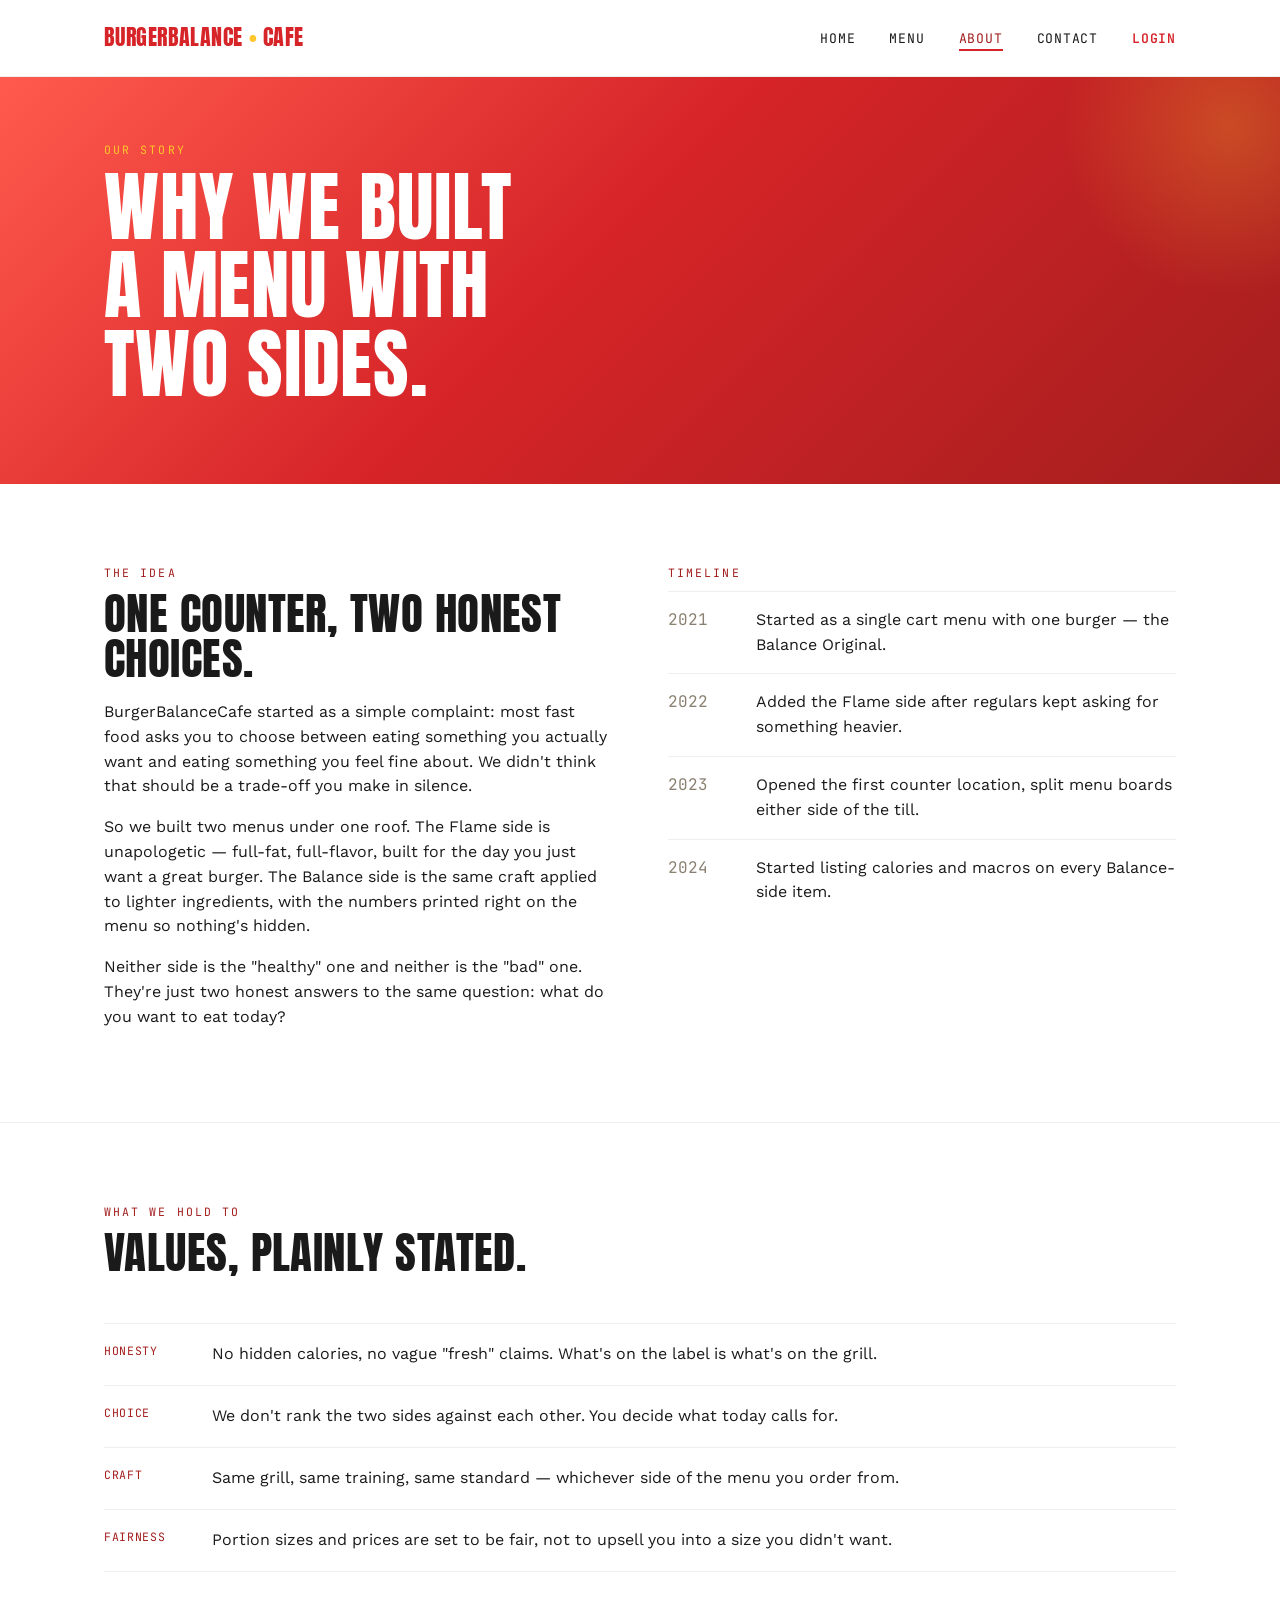
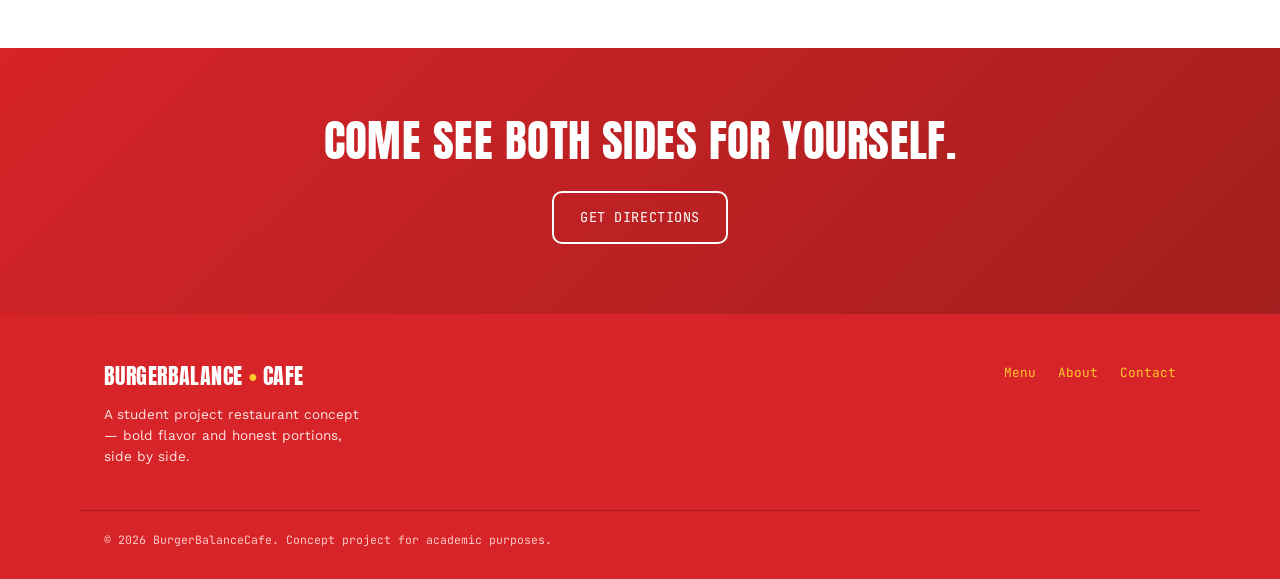
==== about.html @ 2a8407bd "Add files via upload" ====
<!DOCTYPE html>
<html lang="en">
<head>
<meta charset="UTF-8">
<meta name="viewport" content="width=device-width, initial-scale=1.0">
<title>About — BurgerBalanceCafe</title>
<meta name="description" content="The story and values behind BurgerBalanceCafe — a fast-food concept built on the tension between indulgence and mindful eating.">
<link rel="preconnect" href="https://fonts.googleapis.com">
<link href="https://fonts.googleapis.com/css2?family=Anton&family=Work+Sans:wght@400;500;600&family=JetBrains+Mono:wght@400;500&display=swap" rel="stylesheet">
<link rel="stylesheet" href="style.css">
</head>
<body>

<header class="site-header">
  <div class="wrap">
    <a href="index.html" class="logo">BURGERBALANCE<span class="dot">•</span>CAFE</a>
    <button class="nav-toggle" aria-label="Toggle menu" aria-expanded="false">
      <span></span><span></span><span></span>
    </button>
    <ul class="nav-links">
      <li><a href="index.html">Home</a></li>
      <li><a href="menu.html">Menu</a></li>
      <li><a href="about.html" aria-current="page">About</a></li>
      <li><a href="contact.html">Contact</a></li>
      <li><a href="login.html" class="nav-login">Login</a></li>
    </ul>
  </div>
</header>

<section class="hero" style="padding:60px 0 50px;">
  <div class="wrap" style="grid-template-columns:1fr; text-align:left;">
    <div class="hero-copy">
      <span class="eyebrow">Our story</span>
      <h1>Why we built<br>a menu with<br>two sides.</h1>
    </div>
  </div>
</section>

<section class="section-cream">
  <div class="wrap story-grid">
    <div>
      <span class="eyebrow">The idea</span>
      <h2>One counter, two honest choices.</h2>
      <p>BurgerBalanceCafe started as a simple complaint: most fast food asks you to choose between eating something you actually want and eating something you feel fine about. We didn't think that should be a trade-off you make in silence.</p>
      <p>So we built two menus under one roof. The Flame side is unapologetic — full-fat, full-flavor, built for the day you just want a great burger. The Balance side is the same craft applied to lighter ingredients, with the numbers printed right on the menu so nothing's hidden.</p>
      <p>Neither side is the "healthy" one and neither is the "bad" one. They're just two honest answers to the same question: what do you want to eat today?</p>
    </div>
    <div>
      <span class="eyebrow">Timeline</span>
      <ul class="timeline">
        <li><span class="yr">2021</span><span>Started as a single cart menu with one burger — the Balance Original.</span></li>
        <li><span class="yr">2022</span><span>Added the Flame side after regulars kept asking for something heavier.</span></li>
        <li><span class="yr">2023</span><span>Opened the first counter location, split menu boards either side of the till.</span></li>
        <li><span class="yr">2024</span><span>Started listing calories and macros on every Balance-side item.</span></li>
      </ul>
    </div>
  </div>
</section>

<section class="section-line">
  <div class="wrap">
    <div class="section-head">
      <span class="eyebrow">What we hold to</span>
      <h2>Values, plainly stated.</h2>
    </div>
    <ul class="values-list">
      <li><span class="v-label">Honesty</span><span>No hidden calories, no vague "fresh" claims. What's on the label is what's on the grill.</span></li>
      <li><span class="v-label">Choice</span><span>We don't rank the two sides against each other. You decide what today calls for.</span></li>
      <li><span class="v-label">Craft</span><span>Same grill, same training, same standard — whichever side of the menu you order from.</span></li>
      <li><span class="v-label">Fairness</span><span>Portion sizes and prices are set to be fair, not to upsell you into a size you didn't want.</span></li>
    </ul>
  </div>
</section>

<section class="cta-band">
  <div class="wrap">
    <h2>Come see both sides for yourself.</h2>
    <a href="contact.html" class="btn btn-outline" style="margin-top:10px;">Get directions</a>
  </div>
</section>

<footer>
  <div class="wrap">
    <div>
      <a href="index.html" class="logo">BURGERBALANCE<span class="dot">•</span>CAFE</a>
      <p style="max-width:32ch; margin-top:10px; font-size:0.85rem;">A student project restaurant concept — bold flavor and honest portions, side by side.</p>
    </div>
    <ul class="foot-links">
      <li><a href="menu.html">Menu</a></li>
      <li><a href="about.html">About</a></li>
      <li><a href="contact.html">Contact</a></li>
    </ul>
  </div>
  <div class="wrap foot-bottom">© 2026 BurgerBalanceCafe. Concept project for academic purposes.</div>
</footer>

<script src="script.js"></script>
</body>
</html>
---- style.css ----
/* ==========================================================================
   BurgerBalanceCafe — Design tokens
   Concept: the brand lives in the tension between indulgence (Flame) and
   mindful eating (Balance). That tension is the signature visual motif —
   a tipping scale between a loaded burger and a balanced one.
   ========================================================================== */

:root {
  /* Color — red / yellow / white */
  --charcoal:      #1A1A1A;   /* near-black, used for text only */
  --cream:         #FFFFFF;   /* white background */
  --flame:         #D62428;   /* red — primary brand color */
  --flame-dark:    #A31E1E;   /* darker red for hover states */
  --flame-light:   #FF5A4D;   /* lighter red for gradients */
  --mustard:       #FFC72C;   /* yellow — secondary accent */
  --mustard-light: #FFE08A;   /* pale yellow for gradients */
  --balance-green: #E6A400;   /* deeper yellow/gold — Balance-side tag */
  --balance-light: #FFF6DC;   /* pale yellow — Balance-side tag background */
  --line:          #EEEEEE;   /* light gray hairline on white */
  --shadow-soft:   0 10px 30px rgba(214, 36, 40, 0.12);
  --shadow-lift:   0 16px 34px rgba(26, 26, 26, 0.14);

  /* Type */
  --font-display: "Anton", "Arial Narrow", sans-serif;
  --font-body: "Work Sans", "Segoe UI", sans-serif;
  --font-mono: "JetBrains Mono", monospace;

  /* Layout */
  --max-w: 1120px;
  --radius: 10px;
  --radius-sm: 6px;
}

* { box-sizing: border-box; }
html { scroll-behavior: smooth; }

body {
  margin: 0;
  font-family: var(--font-body);
  background: var(--cream);
  color: var(--charcoal);
  line-height: 1.55;
  -webkit-font-smoothing: antialiased;
}

img, svg { max-width: 100%; display: block; }
a { color: inherit; }

h1, h2, h3, .display {
  font-family: var(--font-display);
  text-transform: uppercase;
  letter-spacing: 0.01em;
  line-height: 1.02;
  margin: 0 0 0.4em;
  font-weight: 400;
}

h1 { font-size: clamp(2.6rem, 6vw, 5rem); }
h2 { font-size: clamp(1.8rem, 4vw, 2.8rem); }
h3 { font-size: 1.15rem; letter-spacing: 0.04em; }

p { margin: 0 0 1em; }

.eyebrow {
  font-family: var(--font-mono);
  font-size: 0.72rem;
  letter-spacing: 0.18em;
  text-transform: uppercase;
  color: var(--flame-dark);
  display: inline-block;
  margin-bottom: 0.8em;
}

.wrap {
  max-width: var(--max-w);
  margin: 0 auto;
  padding: 0 24px;
}

/* Buttons */
.btn {
  display: inline-flex;
  align-items: center;
  gap: 8px;
  font-family: var(--font-mono);
  font-size: 0.85rem;
  letter-spacing: 0.04em;
  text-transform: uppercase;
  text-decoration: none;
  padding: 14px 26px;
  border-radius: var(--radius);
  border: 2px solid transparent;
  cursor: pointer;
  transition: transform 0.18s ease, box-shadow 0.18s ease, background 0.18s ease, color 0.18s ease;
}
.btn-flame {
  background: linear-gradient(135deg, var(--flame-light), var(--flame));
  color: var(--cream);
  box-shadow: var(--shadow-soft);
}
.btn-flame:hover { background: linear-gradient(135deg, var(--flame), var(--flame-dark)); transform: translateY(-3px); box-shadow: var(--shadow-lift); }

.btn-outline {
  background: transparent;
  border-color: var(--flame);
  color: var(--flame);
}
.btn-outline:hover {
  background: var(--flame);
  color: var(--cream);
  transform: translateY(-3px);
  box-shadow: var(--shadow-soft);
}

/* ==========================================================================
   Header / nav
   ========================================================================== */

.site-header {
  position: sticky;
  top: 0;
  z-index: 50;
  background: var(--cream);
  border-bottom: 1px solid var(--line);
  transition: box-shadow 0.25s ease;
}
.site-header.scrolled { box-shadow: 0 6px 20px rgba(26, 26, 26, 0.08); }

.site-header .wrap {
  display: flex;
  align-items: center;
  justify-content: space-between;
  height: 76px;
}

.logo {
  font-family: var(--font-display);
  font-size: 1.35rem;
  text-transform: uppercase;
  letter-spacing: 0.02em;
  text-decoration: none;
  color: var(--flame);
  display: flex;
  align-items: baseline;
  gap: 6px;
}
.logo .dot { color: var(--mustard); }

.nav-links {
  display: flex;
  gap: 34px;
  list-style: none;
  margin: 0;
  padding: 0;
}
.nav-links a {
  font-family: var(--font-mono);
  font-size: 0.82rem;
  letter-spacing: 0.06em;
  text-transform: uppercase;
  text-decoration: none;
  position: relative;
  padding-bottom: 4px;
}
.nav-links a::after {
  content: "";
  position: absolute;
  left: 0; bottom: 0;
  width: 0; height: 2px;
  background: var(--flame);
  transition: width 0.2s ease;
}
.nav-links a:hover::after,
.nav-links a[aria-current="page"]::after { width: 100%; }
.nav-links a[aria-current="page"] { color: var(--flame-dark); }

.nav-links a.nav-login {
  color: var(--flame);
  font-weight: 600;
}
.nav-links a.nav-login::after { background: var(--flame); }

.nav-toggle {
  display: none;
  background: none;
  border: none;
  cursor: pointer;
  flex-direction: column;
  gap: 5px;
  padding: 8px;
}
.nav-toggle span {
  width: 24px; height: 2px;
  background: var(--charcoal);
  display: block;
}

@media (max-width: 760px) {
  .nav-toggle { display: flex; }
  .nav-links {
    position: absolute;
    top: 76px; left: 0; right: 0;
    background: var(--cream);
    flex-direction: column;
    gap: 0;
    border-bottom: 1px solid var(--line);
    max-height: 0;
    overflow: hidden;
    transition: max-height 0.25s ease;
  }
  .nav-links.open { max-height: 300px; }
  .nav-links li { border-top: 1px solid var(--line); }
  .nav-links a { display: block; padding: 16px 24px; }
}

/* ==========================================================================
   Hero + Balance Scale signature
   ========================================================================== */

.hero {
  background: linear-gradient(135deg, var(--flame-light) 0%, var(--flame) 45%, var(--flame-dark) 100%);
  color: var(--cream);
  padding: 90px 0 60px;
  overflow: hidden;
  position: relative;
}
.hero::before {
  content: "";
  position: absolute;
  top: -120px; right: -120px;
  width: 340px; height: 340px;
  background: radial-gradient(circle, rgba(255, 199, 44, 0.25), transparent 70%);
  pointer-events: none;
}
.hero .wrap {
  display: grid;
  grid-template-columns: 1.1fr 1fr;
  gap: 40px;
  align-items: center;
}
.hero-copy .eyebrow { color: var(--mustard); }
.hero h1 { color: var(--cream); }
.hero h1 .flame-word { color: var(--mustard); }
.hero h1 .balance-word { color: var(--cream); text-decoration: underline; text-decoration-color: var(--mustard); }
.hero-sub {
  max-width: 42ch;
  color: #FFE3E3;
  font-size: 1.05rem;
}
.hero-actions { display: flex; gap: 14px; margin-top: 28px; flex-wrap: wrap; }
.hero-actions .btn-flame { background: var(--mustard); color: var(--charcoal); }
.hero-actions .btn-flame:hover { background: #E6B326; }
.hero-actions .btn-outline { border-color: var(--cream); color: var(--cream); }
.hero-actions .btn-outline:hover { background: var(--cream); color: var(--flame); }

.scale-figure { position: relative; animation: float 5s ease-in-out infinite; }
@keyframes float {
  0%, 100% { transform: translateY(0); }
  50% { transform: translateY(-10px); }
}
.scale-caption {
  font-family: var(--font-mono);
  font-size: 0.72rem;
  letter-spacing: 0.08em;
  text-transform: uppercase;
  text-align: center;
  color: #FFE3E3;
  margin-top: 14px;
}

@media (max-width: 820px) {
  .hero .wrap { grid-template-columns: 1fr; }
  .scale-figure { order: -1; max-width: 320px; margin: 0 auto; }
}

/* ==========================================================================
   Sections
   ========================================================================== */

section { padding: 76px 0; }
.section-cream { background: var(--cream); }
.section-line { border-top: 1px solid var(--line); }

.section-head { max-width: 60ch; margin-bottom: 48px; }

.pillars {
  display: grid;
  grid-template-columns: repeat(3, 1fr);
  gap: 20px;
}
.pillar {
  background: var(--cream);
  padding: 34px 28px;
  border: 1px solid var(--line);
  border-top: 4px solid var(--mustard);
  border-radius: var(--radius);
  transition: transform 0.2s ease, box-shadow 0.2s ease, border-color 0.2s ease;
}
.pillar:nth-child(2) { border-top-color: var(--flame); }
.pillar:nth-child(3) { border-top-color: var(--balance-green); }
.pillar:hover { transform: translateY(-6px); box-shadow: var(--shadow-lift); }
.pillar .num {
  font-family: var(--font-mono);
  font-size: 0.75rem;
  color: var(--flame-dark);
  margin-bottom: 18px;
  display: block;
}
.pillar h3 { margin-bottom: 10px; }
.pillar p { color: #5B5245; font-size: 0.95rem; margin: 0; }

@media (max-width: 760px) {
  .pillars { grid-template-columns: 1fr; }
}

/* Menu preview / cards */
.menu-grid {
  display: grid;
  grid-template-columns: repeat(3, 1fr);
  gap: 28px;
}
@media (max-width: 900px) { .menu-grid { grid-template-columns: repeat(2, 1fr); } }
@media (max-width: 600px) { .menu-grid { grid-template-columns: 1fr; } }

.dish {
  border: 1px solid var(--line);
  padding: 22px;
  background: var(--cream);
  display: flex;
  flex-direction: column;
  gap: 10px;
  border-radius: var(--radius);
  overflow: hidden;
  transition: transform 0.2s ease, box-shadow 0.2s ease;
}
.dish:hover { transform: translateY(-6px); box-shadow: var(--shadow-lift); }
.dish-img {
  height: 170px;
  object-fit: cover;
  border-radius: var(--radius) var(--radius) 0 0;
  margin: -22px -22px 4px;
  width: calc(100% + 44px);
}
.dish-top { display: flex; justify-content: space-between; align-items: baseline; gap: 10px; }
.dish-top h3 { margin: 0; font-size: 1.05rem; }
.dish-price {
  font-family: var(--font-mono);
  color: var(--flame-dark);
  white-space: nowrap;
}
.dish p { color: #5B5245; font-size: 0.92rem; margin: 0; }
.tag {
  display: inline-block;
  font-family: var(--font-mono);
  font-size: 0.65rem;
  letter-spacing: 0.08em;
  text-transform: uppercase;
  padding: 3px 10px;
  border-radius: 999px;
  width: fit-content;
  box-shadow: 0 2px 6px rgba(26, 26, 26, 0.08);
}
.tag-flame { background: linear-gradient(120deg, #FBE3D8, #FFD3C2); color: var(--flame-dark); }
.tag-balance { background: linear-gradient(120deg, var(--balance-light), var(--mustard-light)); color: var(--balance-green); }

.menu-category { margin-bottom: 54px; }
.menu-category:last-child { margin-bottom: 0; }
.menu-category-head {
  display: flex;
  align-items: baseline;
  gap: 16px;
  margin-bottom: 24px;
  border-bottom: 2px solid var(--flame);
  padding-bottom: 10px;
}
.menu-category-head h2 { margin: 0; }
.menu-category-head span {
  font-family: var(--font-mono);
  font-size: 0.78rem;
  color: #8A8071;
}

/* CTA band */
.cta-band {
  background: linear-gradient(135deg, var(--flame), var(--flame-dark));
  color: var(--cream);
  text-align: center;
  padding: 70px 0;
}
.cta-band h2 { color: var(--cream); }
.cta-band .btn-outline { border-color: var(--cream); color: var(--cream); }
.cta-band .btn-outline:hover { background: var(--cream); color: var(--flame); }

/* About page bits */
.story-grid {
  display: grid;
  grid-template-columns: 1fr 1fr;
  gap: 56px;
  align-items: start;
}
@media (max-width: 800px) { .story-grid { grid-template-columns: 1fr; } }

.values-list { list-style: none; margin: 0; padding: 0; }
.values-list li {
  padding: 18px 0;
  border-top: 1px solid var(--line);
  display: grid;
  grid-template-columns: 90px 1fr;
  gap: 18px;
}
.values-list li:last-child { border-bottom: 1px solid var(--line); }
.values-list .v-label {
  font-family: var(--font-mono);
  font-size: 0.72rem;
  letter-spacing: 0.06em;
  text-transform: uppercase;
  color: var(--flame-dark);
}

.timeline { list-style: none; margin: 0; padding: 0; }
.timeline li {
  display: grid;
  grid-template-columns: 70px 1fr;
  gap: 18px;
  padding: 16px 0;
  border-top: 1px solid var(--line);
}
.timeline .yr { font-family: var(--font-mono); color: #8A8071; }

/* Contact page */
.contact-grid {
  display: grid;
  grid-template-columns: 1fr 1.2fr;
  gap: 56px;
}
@media (max-width: 800px) { .contact-grid { grid-template-columns: 1fr; } }

.info-block { margin-bottom: 28px; }
.info-block h3 { margin-bottom: 8px; }
.info-block p { color: #5B5245; margin: 0; }

.field { margin-bottom: 20px; }
.field label {
  display: block;
  font-family: var(--font-mono);
  font-size: 0.72rem;
  letter-spacing: 0.06em;
  text-transform: uppercase;
  margin-bottom: 8px;
  color: var(--charcoal);
}
.field input,
.field textarea {
  width: 100%;
  padding: 12px 14px;
  border: 1px solid var(--line);
  background: #fff;
  font-family: var(--font-body);
  font-size: 0.95rem;
  border-radius: var(--radius-sm);
  transition: box-shadow 0.2s ease, border-color 0.2s ease;
}
.field input:focus,
.field textarea:focus {
  outline: none;
  border-color: var(--flame);
  box-shadow: 0 0 0 4px rgba(214, 36, 40, 0.12);
}
.field textarea { resize: vertical; min-height: 130px; }
.form-note {
  font-family: var(--font-mono);
  font-size: 0.78rem;
  margin-top: 14px;
  min-height: 1.2em;
}
.form-note.ok { color: var(--balance-green); }
.form-note.err { color: var(--flame-dark); }

.map-lines {
  border: 1px dashed #D8CFC0;
  border-radius: var(--radius);
  padding: 40px 24px;
  text-align: center;
  color: #8A8071;
  font-family: var(--font-mono);
  font-size: 0.8rem;
  background: var(--balance-light);
}

/* Login page */
.auth-wrap {
  max-width: 420px;
  margin: 0 auto;
}
.auth-card {
  border: 1px solid var(--line);
  padding: 40px 32px;
  background: var(--cream);
  border-radius: var(--radius);
  box-shadow: var(--shadow-soft);
}
.auth-card h1 { font-size: 1.9rem; margin-bottom: 10px; }
.auth-card .hero-sub {
  color: #5B5245;
  font-size: 0.95rem;
  max-width: none;
}
.auth-card .btn { width: 100%; justify-content: center; margin-top: 6px; }
.field-row {
  display: flex;
  align-items: center;
  justify-content: space-between;
  margin-bottom: 20px;
}
.field-row label {
  font-family: var(--font-mono);
  font-size: 0.78rem;
  color: #5B5245;
  display: flex;
  align-items: center;
  gap: 8px;
}
.field-row a {
  font-family: var(--font-mono);
  font-size: 0.78rem;
  color: var(--flame-dark);
  text-decoration: none;
}
.field-row a:hover { text-decoration: underline; }
.auth-switch {
  text-align: center;
  margin-top: 22px;
  font-family: var(--font-mono);
  font-size: 0.82rem;
  color: #5B5245;
}
.auth-switch a { color: var(--flame-dark); text-decoration: none; font-weight: 600; }
.auth-switch a:hover { text-decoration: underline; }

/* ==========================================================================
   Footer
   ========================================================================== */

footer {
  background: var(--flame);
  color: #FFE3E3;
  padding: 46px 0 30px;
}
footer .wrap {
  display: flex;
  justify-content: space-between;
  flex-wrap: wrap;
  gap: 24px;
}
footer .logo { color: var(--cream); }
footer .foot-links { list-style: none; display: flex; gap: 22px; padding: 0; margin: 0; }
footer .foot-links a { text-decoration: none; font-family: var(--font-mono); font-size: 0.8rem; color: var(--mustard); }
footer .foot-bottom {
  margin-top: 30px;
  padding-top: 20px;
  border-top: 1px solid #A31E1E;
  font-family: var(--font-mono);
  font-size: 0.72rem;
  color: #FFC7C7;
}

/* Scroll-reveal animation */
.reveal { opacity: 0; transform: translateY(18px); transition: opacity 0.5s ease, transform 0.5s ease; }
.reveal-in { opacity: 1; transform: translateY(0); }

/* Reduced motion */
@media (prefers-reduced-motion: reduce) {
  * { transition: none !important; scroll-behavior: auto !important; animation: none !important; }
  .reveal { opacity: 1; transform: none; }
}
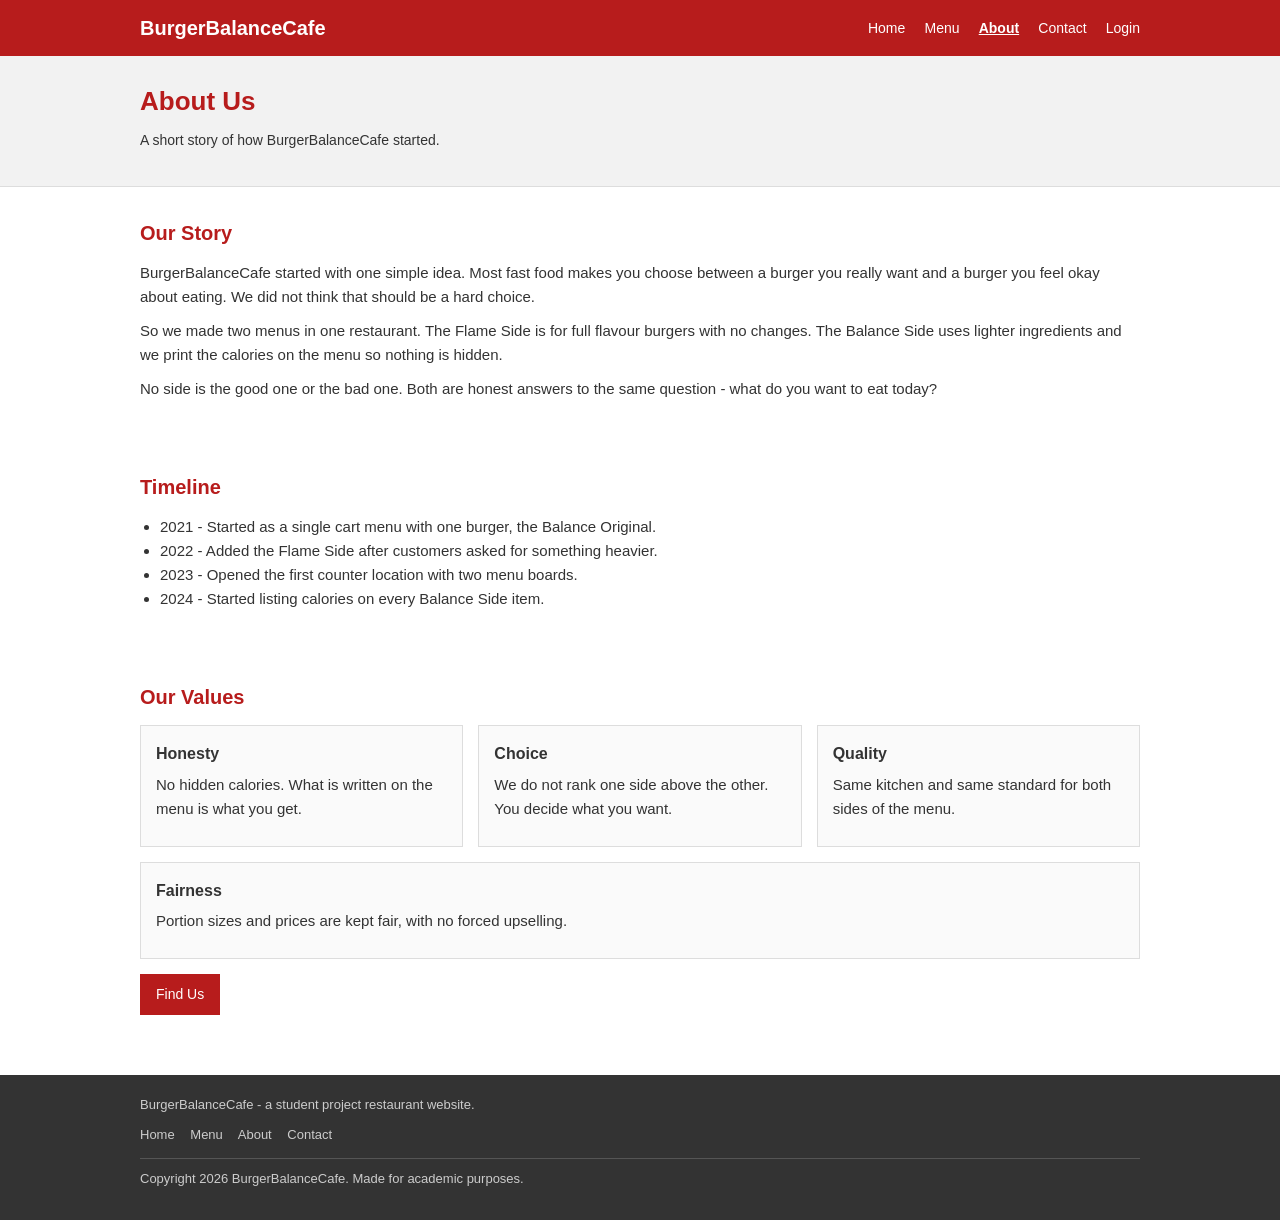
==== commit 923c0902: "Add files via upload" ====
--- a/about.html
+++ b/about.html
@@ -3,95 +3,413 @@
 <head>
 <meta charset="UTF-8">
 <meta name="viewport" content="width=device-width, initial-scale=1.0">
-<title>About — BurgerBalanceCafe</title>
-<meta name="description" content="The story and values behind BurgerBalanceCafe — a fast-food concept built on the tension between indulgence and mindful eating.">
-<link rel="preconnect" href="https://fonts.googleapis.com">
-<link href="https://fonts.googleapis.com/css2?family=Anton&family=Work+Sans:wght@400;500;600&family=JetBrains+Mono:wght@400;500&display=swap" rel="stylesheet">
-<link rel="stylesheet" href="style.css">
+<title>About - BurgerBalanceCafe</title>
+<style>
+/* BurgerBalanceCafe - stylesheet */
+
+* {
+  margin: 0;
+  padding: 0;
+  box-sizing: border-box;
+}
+
+body {
+  font-family: Arial, Helvetica, sans-serif;
+  font-size: 15px;
+  color: #333;
+  background-color: #fff;
+  line-height: 1.6;
+}
+
+.container {
+  width: 90%;
+  max-width: 1000px;
+  margin: 0 auto;
+}
+
+/* Header */
+header {
+  background-color: #b71c1c;
+  padding: 12px 0;
+}
+
+header .container {
+  display: flex;
+  justify-content: space-between;
+  align-items: center;
+  flex-wrap: wrap;
+}
+
+.logo {
+  color: #fff;
+  font-size: 20px;
+  font-weight: bold;
+  text-decoration: none;
+}
+
+nav ul {
+  list-style: none;
+}
+
+nav ul li {
+  display: inline-block;
+  margin-left: 15px;
+}
+
+nav ul li a {
+  color: #fff;
+  text-decoration: none;
+  font-size: 14px;
+}
+
+nav ul li a:hover {
+  text-decoration: underline;
+}
+
+nav ul li a.active {
+  font-weight: bold;
+  text-decoration: underline;
+}
+
+/* Page title */
+.page-title {
+  background-color: #f2f2f2;
+  padding: 25px 0;
+  border-bottom: 1px solid #ddd;
+}
+
+.page-title h1 {
+  font-size: 26px;
+  color: #b71c1c;
+}
+
+.page-title p {
+  margin-top: 6px;
+  font-size: 14px;
+}
+
+/* Sections */
+section {
+  padding: 30px 0;
+}
+
+h2 {
+  font-size: 20px;
+  color: #b71c1c;
+  margin-bottom: 12px;
+}
+
+h3 {
+  font-size: 16px;
+  margin-bottom: 6px;
+}
+
+p {
+  margin-bottom: 10px;
+}
+
+/* Home banner */
+.banner {
+  background-color: #fff3e0;
+  padding: 40px 0;
+  text-align: center;
+  border-bottom: 1px solid #ddd;
+}
+
+.banner h1 {
+  font-size: 28px;
+  color: #b71c1c;
+  margin-bottom: 10px;
+}
+
+.banner p {
+  max-width: 600px;
+  margin: 0 auto 15px auto;
+}
+
+/* Buttons */
+.btn {
+  display: inline-block;
+  background-color: #b71c1c;
+  color: #fff;
+  padding: 9px 16px;
+  border: none;
+  text-decoration: none;
+  font-size: 14px;
+  cursor: pointer;
+  font-family: Arial, Helvetica, sans-serif;
+}
+
+.btn:hover {
+  background-color: #8e1616;
+}
+
+/* Boxes (why us section) */
+.boxes {
+  display: flex;
+  flex-wrap: wrap;
+  gap: 15px;
+}
+
+.box {
+  flex: 1 1 250px;
+  border: 1px solid #ddd;
+  padding: 15px;
+  background-color: #fafafa;
+}
+
+/* Menu items */
+.items {
+  display: flex;
+  flex-wrap: wrap;
+  gap: 15px;
+}
+
+.item {
+  flex: 1 1 280px;
+  border: 1px solid #ddd;
+  padding: 12px;
+  background-color: #fff;
+}
+
+.item img {
+  width: 100%;
+  height: 160px;
+  object-fit: cover;
+  border: 1px solid #eee;
+  margin-bottom: 8px;
+}
+
+.item .price {
+  color: #b71c1c;
+  font-weight: bold;
+}
+
+.item .info {
+  font-size: 13px;
+  color: #777;
+}
+
+.sub-heading {
+  border-bottom: 1px solid #ddd;
+  padding-bottom: 6px;
+  margin-bottom: 15px;
+}
+
+/* Tables and lists */
+ul.simple-list {
+  margin-left: 20px;
+  margin-bottom: 10px;
+}
+
+/* Contact */
+.two-column {
+  display: flex;
+  flex-wrap: wrap;
+  gap: 25px;
+}
+
+.two-column > div {
+  flex: 1 1 300px;
+}
+
+.map-box {
+  border: 1px dashed #bbb;
+  background-color: #fafafa;
+  padding: 30px 10px;
+  text-align: center;
+  font-size: 13px;
+  color: #888;
+}
+
+/* Forms */
+form label {
+  display: block;
+  margin-bottom: 4px;
+  font-size: 14px;
+}
+
+form input[type="text"],
+form input[type="email"],
+form input[type="tel"],
+form input[type="password"],
+form textarea {
+  width: 100%;
+  padding: 8px;
+  border: 1px solid #ccc;
+  font-family: Arial, Helvetica, sans-serif;
+  font-size: 14px;
+  margin-bottom: 12px;
+}
+
+form textarea {
+  height: 110px;
+}
+
+.form-box {
+  border: 1px solid #ddd;
+  padding: 20px;
+  max-width: 420px;
+  background-color: #fafafa;
+}
+
+.form-note {
+  font-size: 13px;
+  margin-top: 10px;
+}
+
+.form-note.ok {
+  color: #2e7d32;
+}
+
+.form-note.err {
+  color: #b71c1c;
+}
+
+.form-row {
+  display: flex;
+  justify-content: space-between;
+  align-items: center;
+  font-size: 13px;
+  margin-bottom: 12px;
+}
+
+.form-row a {
+  color: #b71c1c;
+}
+
+.small-text {
+  font-size: 13px;
+  margin-top: 12px;
+}
+
+.small-text a {
+  color: #b71c1c;
+}
+
+/* Footer */
+footer {
+  background-color: #333;
+  color: #ccc;
+  padding: 20px 0;
+  font-size: 13px;
+  margin-top: 20px;
+}
+
+footer a {
+  color: #ccc;
+  text-decoration: none;
+  margin-right: 12px;
+}
+
+footer a:hover {
+  text-decoration: underline;
+}
+
+.copyright {
+  border-top: 1px solid #555;
+  margin-top: 12px;
+  padding-top: 10px;
+}
+
+/* Small screens */
+@media (max-width: 600px) {
+  header .container {
+    display: block;
+    text-align: center;
+  }
+
+  nav ul {
+    margin-top: 10px;
+  }
+
+  nav ul li {
+    margin: 0 8px;
+  }
+}
+</style>
 </head>
 <body>
 
-<header class="site-header">
-  <div class="wrap">
-    <a href="index.html" class="logo">BURGERBALANCE<span class="dot">•</span>CAFE</a>
-    <button class="nav-toggle" aria-label="Toggle menu" aria-expanded="false">
-      <span></span><span></span><span></span>
-    </button>
-    <ul class="nav-links">
-      <li><a href="index.html">Home</a></li>
-      <li><a href="menu.html">Menu</a></li>
-      <li><a href="about.html" aria-current="page">About</a></li>
-      <li><a href="contact.html">Contact</a></li>
-      <li><a href="login.html" class="nav-login">Login</a></li>
+<header>
+  <div class="container">
+    <a href="index.html" class="logo">BurgerBalanceCafe</a>
+    <nav>
+      <ul>
+        <li><a href="index.html">Home</a></li>
+        <li><a href="menu.html">Menu</a></li>
+        <li><a href="about.html" class="active">About</a></li>
+        <li><a href="contact.html">Contact</a></li>
+        <li><a href="login.html" class="nav-login">Login</a></li>
+      </ul>
+    </nav>
+  </div>
+</header>
+
+<div class="page-title">
+  <div class="container">
+    <h1>About Us</h1>
+    <p>A short story of how BurgerBalanceCafe started.</p>
+  </div>
+</div>
+
+<section>
+  <div class="container">
+    <h2>Our Story</h2>
+    <p>BurgerBalanceCafe started with one simple idea. Most fast food makes you choose between a burger you really want and a burger you feel okay about eating. We did not think that should be a hard choice.</p>
+    <p>So we made two menus in one restaurant. The Flame Side is for full flavour burgers with no changes. The Balance Side uses lighter ingredients and we print the calories on the menu so nothing is hidden.</p>
+    <p>No side is the good one or the bad one. Both are honest answers to the same question - what do you want to eat today?</p>
+  </div>
+</section>
+
+<section>
+  <div class="container">
+    <h2>Timeline</h2>
+    <ul class="simple-list">
+      <li>2021 - Started as a single cart menu with one burger, the Balance Original.</li>
+      <li>2022 - Added the Flame Side after customers asked for something heavier.</li>
+      <li>2023 - Opened the first counter location with two menu boards.</li>
+      <li>2024 - Started listing calories on every Balance Side item.</li>
     </ul>
   </div>
-</header>
-
-<section class="hero" style="padding:60px 0 50px;">
-  <div class="wrap" style="grid-template-columns:1fr; text-align:left;">
-    <div class="hero-copy">
-      <span class="eyebrow">Our story</span>
-      <h1>Why we built<br>a menu with<br>two sides.</h1>
+</section>
+
+<section>
+  <div class="container">
+    <h2>Our Values</h2>
+    <div class="boxes">
+      <div class="box">
+        <h3>Honesty</h3>
+        <p>No hidden calories. What is written on the menu is what you get.</p>
+      </div>
+      <div class="box">
+        <h3>Choice</h3>
+        <p>We do not rank one side above the other. You decide what you want.</p>
+      </div>
+      <div class="box">
+        <h3>Quality</h3>
+        <p>Same kitchen and same standard for both sides of the menu.</p>
+      </div>
+      <div class="box">
+        <h3>Fairness</h3>
+        <p>Portion sizes and prices are kept fair, with no forced upselling.</p>
+      </div>
     </div>
+    <p style="margin-top:15px;"><a href="contact.html" class="btn">Find Us</a></p>
   </div>
 </section>
 
-<section class="section-cream">
-  <div class="wrap story-grid">
-    <div>
-      <span class="eyebrow">The idea</span>
-      <h2>One counter, two honest choices.</h2>
-      <p>BurgerBalanceCafe started as a simple complaint: most fast food asks you to choose between eating something you actually want and eating something you feel fine about. We didn't think that should be a trade-off you make in silence.</p>
-      <p>So we built two menus under one roof. The Flame side is unapologetic — full-fat, full-flavor, built for the day you just want a great burger. The Balance side is the same craft applied to lighter ingredients, with the numbers printed right on the menu so nothing's hidden.</p>
-      <p>Neither side is the "healthy" one and neither is the "bad" one. They're just two honest answers to the same question: what do you want to eat today?</p>
-    </div>
-    <div>
-      <span class="eyebrow">Timeline</span>
-      <ul class="timeline">
-        <li><span class="yr">2021</span><span>Started as a single cart menu with one burger — the Balance Original.</span></li>
-        <li><span class="yr">2022</span><span>Added the Flame side after regulars kept asking for something heavier.</span></li>
-        <li><span class="yr">2023</span><span>Opened the first counter location, split menu boards either side of the till.</span></li>
-        <li><span class="yr">2024</span><span>Started listing calories and macros on every Balance-side item.</span></li>
-      </ul>
-    </div>
-  </div>
-</section>
-
-<section class="section-line">
-  <div class="wrap">
-    <div class="section-head">
-      <span class="eyebrow">What we hold to</span>
-      <h2>Values, plainly stated.</h2>
-    </div>
-    <ul class="values-list">
-      <li><span class="v-label">Honesty</span><span>No hidden calories, no vague "fresh" claims. What's on the label is what's on the grill.</span></li>
-      <li><span class="v-label">Choice</span><span>We don't rank the two sides against each other. You decide what today calls for.</span></li>
-      <li><span class="v-label">Craft</span><span>Same grill, same training, same standard — whichever side of the menu you order from.</span></li>
-      <li><span class="v-label">Fairness</span><span>Portion sizes and prices are set to be fair, not to upsell you into a size you didn't want.</span></li>
-    </ul>
-  </div>
-</section>
-
-<section class="cta-band">
-  <div class="wrap">
-    <h2>Come see both sides for yourself.</h2>
-    <a href="contact.html" class="btn btn-outline" style="margin-top:10px;">Get directions</a>
-  </div>
-</section>
-
 <footer>
-  <div class="wrap">
-    <div>
-      <a href="index.html" class="logo">BURGERBALANCE<span class="dot">•</span>CAFE</a>
-      <p style="max-width:32ch; margin-top:10px; font-size:0.85rem;">A student project restaurant concept — bold flavor and honest portions, side by side.</p>
-    </div>
-    <ul class="foot-links">
-      <li><a href="menu.html">Menu</a></li>
-      <li><a href="about.html">About</a></li>
-      <li><a href="contact.html">Contact</a></li>
-    </ul>
-  </div>
-  <div class="wrap foot-bottom">© 2026 BurgerBalanceCafe. Concept project for academic purposes.</div>
+  <div class="container">
+    <p>BurgerBalanceCafe - a student project restaurant website.</p>
+    <p>
+      <a href="index.html">Home</a>
+      <a href="menu.html">Menu</a>
+      <a href="about.html">About</a>
+      <a href="contact.html">Contact</a>
+    </p>
+    <p class="copyright">Copyright 2026 BurgerBalanceCafe. Made for academic purposes.</p>
+  </div>
 </footer>
 
 <script src="script.js"></script>
